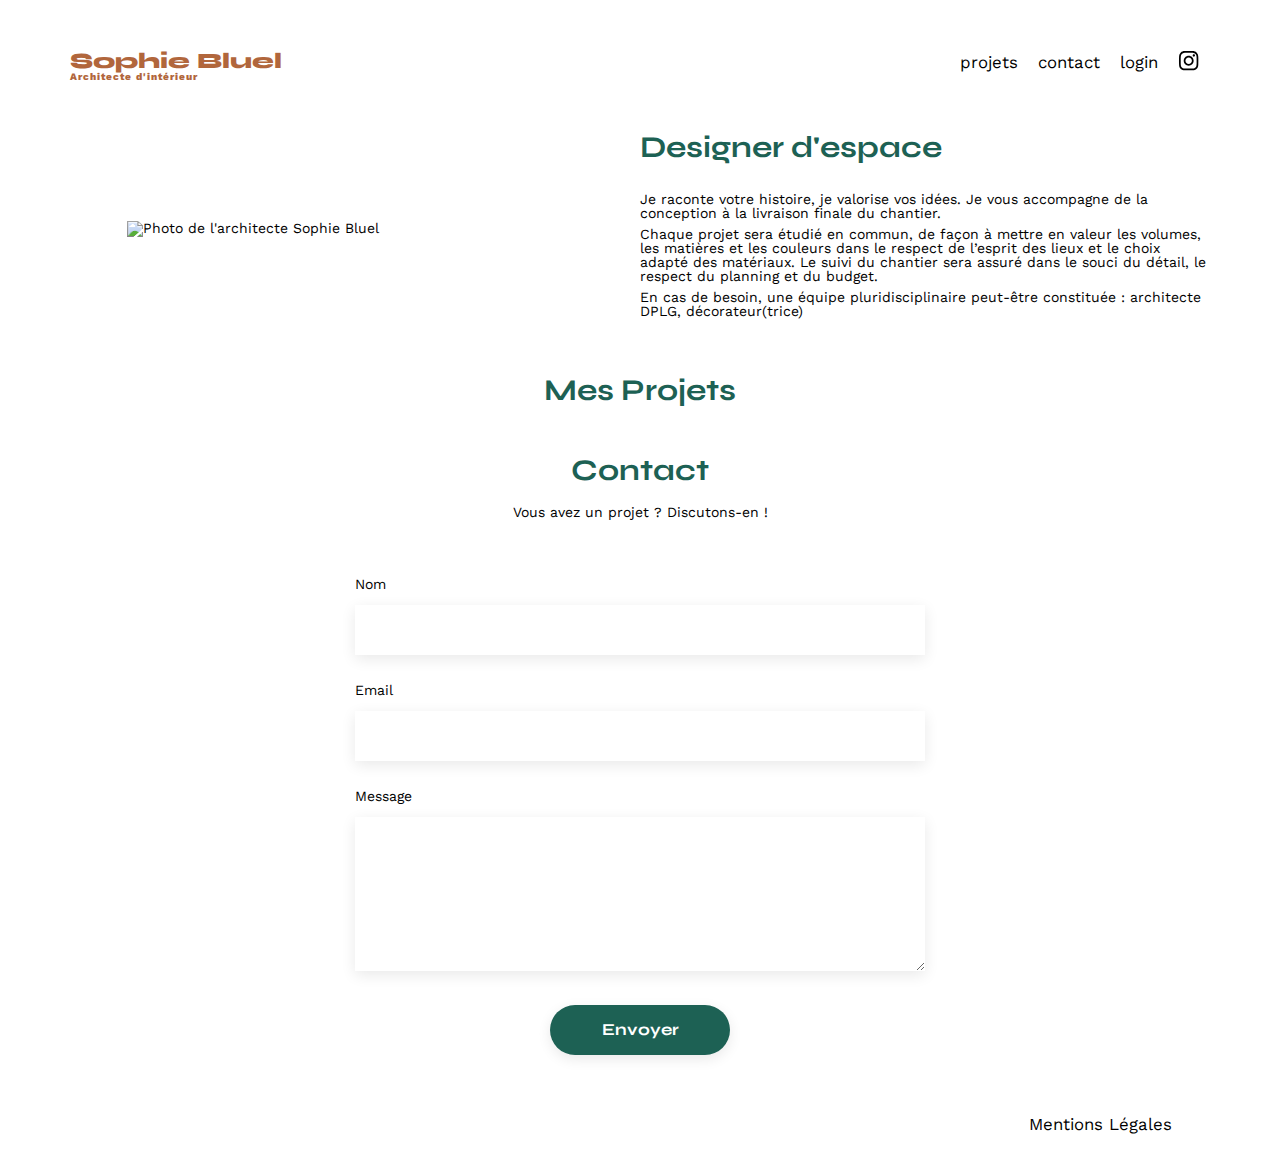
==== FrontEnd/index.html @ bdd2ea0d "refactorisation du HTML pour contenu dynamique et CSS" ====
<!DOCTYPE html>
<html lang="fr">
<head>
	<meta charset="UTF-8">
	<title>Sophie Bluel - Architecte d'intérieur</title>
	<meta name="viewport" content="width=device-width, initial-scale=1.0">
	<link rel="preconnect" href="https://fonts.googleapis.com">
	<link rel="preconnect" href="https://fonts.gstatic.com" crossorigin>
	<link href="https://fonts.googleapis.com/css2?family=Syne:wght@700;800&family=Work+Sans&display=swap" rel="stylesheet">
	<meta name="description" content="">
	<link rel="stylesheet" type="text/css" href="./assets/style.css">	
</head>
<body>
	<div class="main-wrapper">
		<header class="header-container">
			<h1>Sophie Bluel <span>Architecte d'intérieur</span></h1>
			<nav class="navbar">
				<ul>
					<li><a href="#projects">projets</a></li>
					<li><a href="#contact">contact</a></li>
					<li><a class="login" href="./login.html">login</a></li>
					<li>
						<a href="#">
							<svg role="img" aria-label="Instagram" focusable="false" width="22" height="22" viewBox="0 0 22 22" fill="none" xmlns="http://www.w3.org/2000/svg">
								<path d="M10.6772 5.71285C7.93168 5.71285 5.71717 7.92736 5.71717 10.6728C5.71717 13.4183 7.93168 15.6328 10.6772 15.6328C13.4226 15.6328 15.6371 13.4183 15.6371 10.6728C15.6371 7.92736 13.4226 5.71285 10.6772 5.71285ZM10.6772 13.8975C8.90296 13.8975 7.45252 12.4514 7.45252 10.6728C7.45252 8.89432 8.89864 7.4482 10.6772 7.4482C12.4557 7.4482 13.9018 8.89432 13.9018 10.6728C13.9018 12.4514 12.4514 13.8975 10.6772 13.8975ZM16.9969 5.50996C16.9969 6.15316 16.4789 6.66686 15.84 6.66686C15.1968 6.66686 14.6831 6.14885 14.6831 5.50996C14.6831 4.87108 15.2012 4.35306 15.84 4.35306C16.4789 4.35306 16.9969 4.87108 16.9969 5.50996ZM20.282 6.68413C20.2086 5.1344 19.8546 3.76166 18.7193 2.63067C17.5883 1.49967 16.2156 1.14569 14.6659 1.06799C13.0687 0.977337 8.28134 0.977337 6.68413 1.06799C5.13872 1.14137 3.76598 1.49535 2.63067 2.62635C1.49535 3.75735 1.14569 5.13009 1.06799 6.67981C0.977337 8.27702 0.977337 13.0643 1.06799 14.6616C1.14137 16.2113 1.49535 17.584 2.63067 18.715C3.76598 19.846 5.1344 20.2 6.68413 20.2777C8.28134 20.3683 13.0687 20.3683 14.6659 20.2777C16.2156 20.2043 17.5883 19.8503 18.7193 18.715C19.8503 17.584 20.2043 16.2113 20.282 14.6616C20.3727 13.0643 20.3727 8.28134 20.282 6.68413ZM18.2186 16.3753C17.8819 17.2214 17.23 17.8732 16.3796 18.2143C15.1062 18.7193 12.0844 18.6028 10.6772 18.6028C9.26989 18.6028 6.24382 18.715 4.97468 18.2143C4.12859 17.8776 3.47676 17.2257 3.13573 16.3753C2.63067 15.1019 2.74722 12.0801 2.74722 10.6728C2.74722 9.26557 2.63498 6.2395 3.13573 4.97037C3.47244 4.12427 4.12427 3.47244 4.97468 3.13141C6.24813 2.62635 9.26989 2.7429 10.6772 2.7429C12.0844 2.7429 15.1105 2.63067 16.3796 3.13141C17.2257 3.46812 17.8776 4.11996 18.2186 4.97037C18.7236 6.24382 18.6071 9.26557 18.6071 10.6728C18.6071 12.0801 18.7236 15.1062 18.2186 16.3753Z" fill="black"/>
							</svg>
						</a>
					</li>
				</ul>
			</nav>
		</header>
		<main class="main-container">
			<section id="introduction">
				<figure>
					<img src="./assets/images/sophie-bluel.png" alt="Photo de l'architecte Sophie Bluel">
				</figure>
				<article>
					<h2>Designer d'espace</h2>
					<p>Je raconte votre histoire, je valorise vos idées. Je vous accompagne de la conception à la livraison finale du chantier.</p>
					<p>Chaque projet sera étudié en commun, de façon à mettre en valeur les volumes, les matières et les couleurs dans le respect de l’esprit des lieux et le choix adapté des matériaux. Le suivi du chantier sera assuré dans le souci du détail, le respect du planning et du budget.</p>
					<p>En cas de besoin, une équipe pluridisciplinaire peut-être constituée : architecte DPLG, décorateur(trice)</p>
				</article>
			</section>

			<section id="portfolio" class="portfolio">

				<div class="portfolio-header">
					<h2 id="portfolio-header--title">Mes Projets</h2>
				</div>

				<div class="filters-container"></div>

				<div class="gallery-container"></div>

			</section>
			<section id="contact">
				<h2>Contact</h2> 
				<p>Vous avez un projet ? Discutons-en !</p>
				<form action="#" method="post">
					<label for="name">Nom</label>
					<input type="text" name="name" id="name">
					<label for="email">Email</label>
					<input type="email" name="email" id="email">
					<label for="message">Message</label>
					<textarea name="message" id="message" cols="30" rows="10"></textarea>
					<input type="submit" value="Envoyer">
				</form>
			</section>
		</main>

		<footer class="footer-container">
			<nav>
				<ul>
					<li><a href="#">Mentions Légales</a></li>
				</ul>
			</nav>
		</footer>
	</div><!--main-wrapper-->
</body>
</html>
---- FrontEnd/assets/style.css ----
@import './css-partials/root.css';
@import './css-partials/reset.css';

body {
	max-width: 1140px;
	margin:auto;
	font-family: 'Work Sans' ;
	font-size: 14px;
}
header {
	display: flex;
	justify-content: space-between;
	margin: 50px 0
}
section {
	margin: 50px 0
}

h1{
	display: flex;
	flex-direction: column;
	font-family: 'Syne';
	font-size: 22px;
	font-weight: 800;
	color: #B1663C
}

h1 > span {
	font-family: 'Work Sans';
	font-size:10px;
	letter-spacing: 0.1em;
;
}

h2{
	font-family: 'Syne';
	font-weight: 700;
	font-size: 30px;
	color: #1D6154
}
nav ul {
	display: flex;
	align-items: center;
	list-style-type: none;

}
nav li {
	padding: 0 10px;
	font-size: 1.2em;
}

li:hover {
	color: #B1663C;
}
#introduction {
	display: flex;
	align-items: center;
}
#introduction figure {
	flex: 1
}
#introduction img {
	display: block;
	margin: auto;
	width: 80%;
}

#introduction article {
	flex: 1
}
#introduction h2 {
	margin-bottom: 1em;
}

#introduction p {
	margin-bottom: 0.5em;
}
#portfolio h2 {
	text-align: center;
	margin-bottom: 1em;
}
.gallery {
	width: 100%;
	display: grid;
	grid-template-columns: 1fr 1fr 1fr;
	grid-column-gap: 20px;
	grid-row-gap: 20px;
}

.gallery img {
	width: 100%;

}
#contact {
	width: 50%;
margin: auto;
}
#contact > * {
	text-align: center;

}
#contact h2{
	margin-bottom: 20px;
}
#contact form {
	text-align: left;
	margin-top:30px;
	display: flex;
	flex-direction: column;
}

#contact input {
	height: 50px;
	font-size: 1.2em;
	border: none;
	box-shadow: 0px 4px 14px rgba(0, 0, 0, 0.09);
}
#contact label {
	margin: 2em 0 1em 0;
}
#contact textarea {
	border: none;
	box-shadow: 0px 4px 14px rgba(0, 0, 0, 0.09);
}

input[type="submit"]{
	font-family: 'Syne';
	font-weight: 700;
	color: white;
	background-color: #1D6154;
	margin : 2em auto ;
	width: 180px;
	text-align: center;
	border-radius: 60px ;
}

footer nav ul {
	display: flex;
	justify-content: flex-end;
	margin: 2em
}
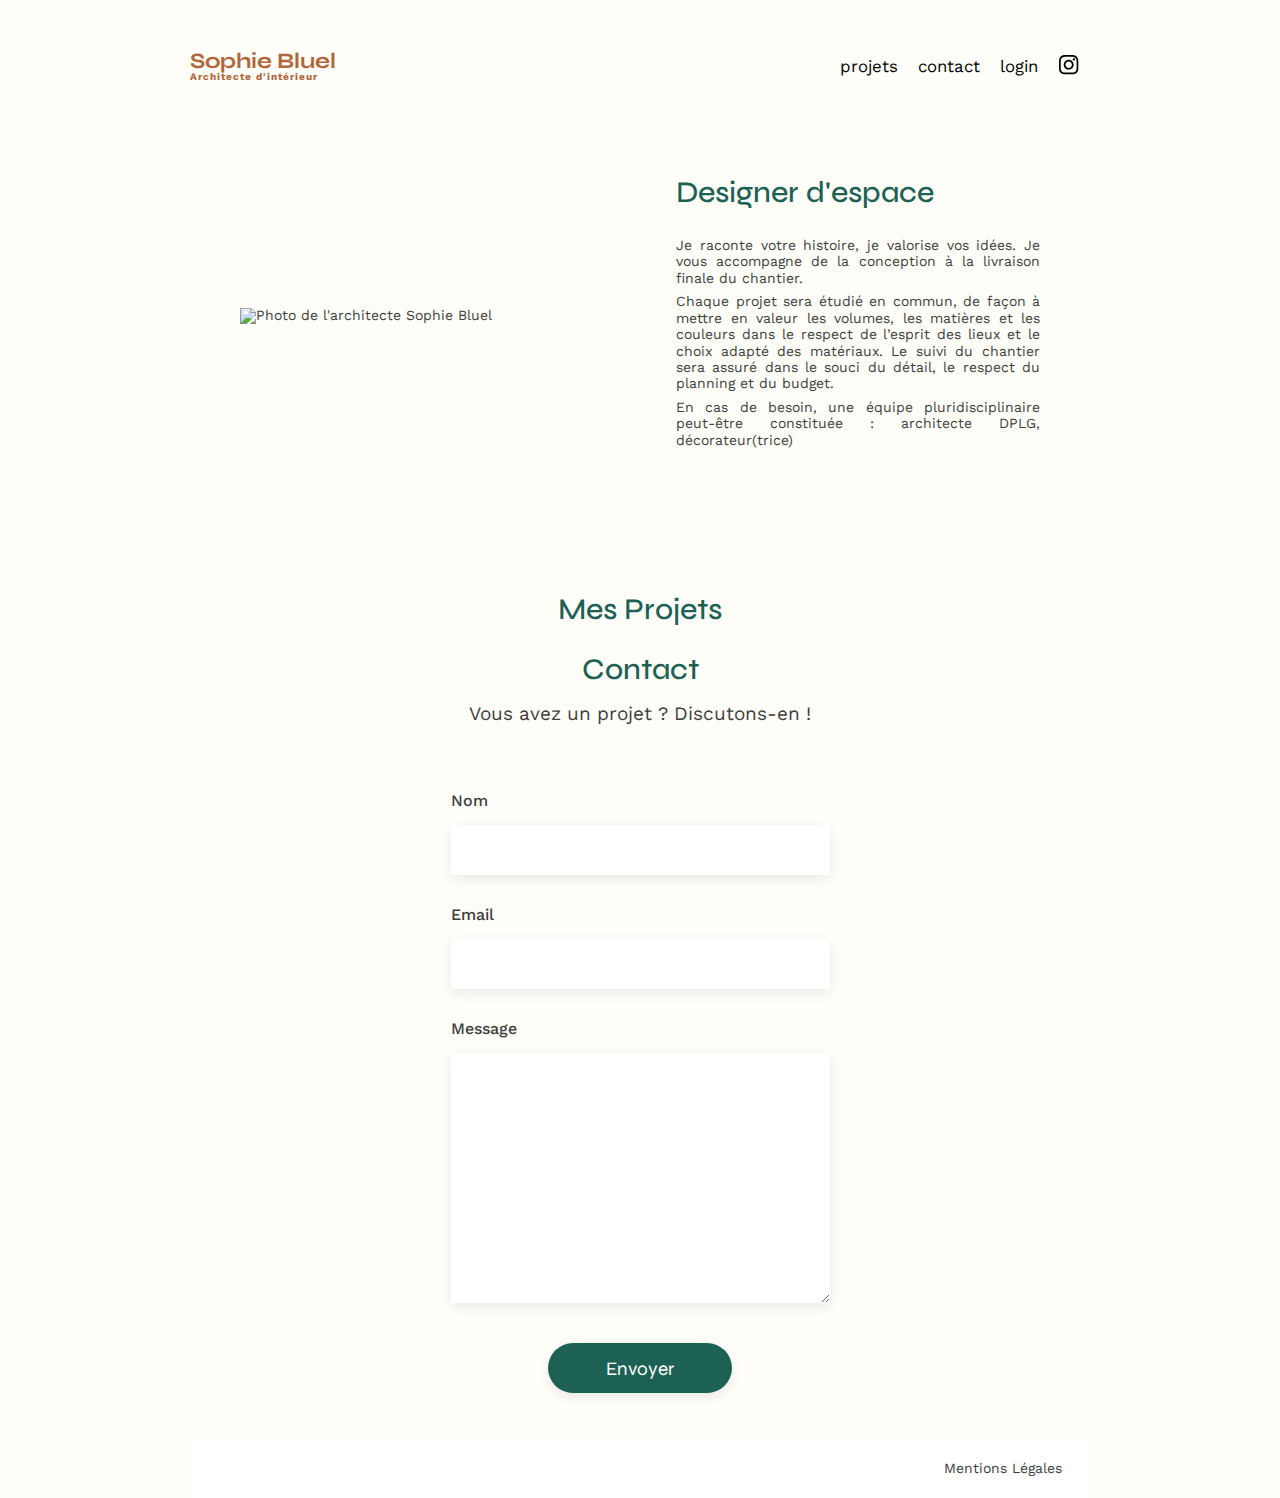
==== commit e8c0fb60: "Ajout du repertoire js et du fichier main.js" ====
--- a/FrontEnd/index.html
+++ b/FrontEnd/index.html
@@ -76,5 +76,6 @@
 			</nav>
 		</footer>
 	</div><!--main-wrapper-->
+	<script type="module" src="./assets/js/main.js"></script>
 </body>
 </html>
--- a/FrontEnd/assets/style.css
+++ b/FrontEnd/assets/style.css
@@ -2,79 +2,136 @@
 @import './css-partials/reset.css';
 
 body {
+	width: 100%;
+	display: flex;
+	flex-direction: column;
+	align-items: center;
+	color: var(--app-primary-font-clr);
+	font-family: var(--app-primary-font);
+	font-size: var(--app-font-size-3);
+	background-color: var(--app-body-bkg-clr);
+	/* background-color: blue; */
+}
+.main-wrapper {
+	width: 100%;
 	max-width: 1140px;
-	margin:auto;
-	font-family: 'Work Sans' ;
-	font-size: 14px;
-}
-header {
+	display: flex;
+    flex-direction: column;
+    align-items: center;
+	padding: 50px 120px 0px 120px;
+	/* background-color: grey; */
+}
+
+.main-wrapper-edition-mode {
+	position: absolute;
+	top: 59px;
+}
+
+.header-container {
+	width: 100%;
 	display: flex;
 	justify-content: space-between;
-	margin: 50px 0
-}
+	margin-bottom: 95px;
+	/* background-color: orange; */
+}
+
+.main-container {
+	padding-inline: 50px; 
+	/* background-color: olive; */
+}
+
 section {
-	margin: 50px 0
+	width: 100%;
 }
 
 h1{
 	display: flex;
 	flex-direction: column;
-	font-family: 'Syne';
-	font-size: 22px;
-	font-weight: 800;
-	color: #B1663C
+	font-family: var(--app-secondary-font);
+	font-size: var(--app-font-size-6);
+	font-weight: var(--app-font-weight-3);
+	color: var(--app-theme-primary-clr);
 }
 
 h1 > span {
-	font-family: 'Work Sans';
-	font-size:10px;
+	font-family: var(--app-primary-font);
+	font-size: var(--app-font-size-1);
 	letter-spacing: 0.1em;
-;
 }
 
 h2{
-	font-family: 'Syne';
-	font-weight: 700;
-	font-size: 30px;
-	color: #1D6154
-}
-nav ul {
+	font-family: var(--app-secondary-font);
+	font-weight: var(--app-font-weight-2);
+	font-size: var(--app-font-size-7);
+	color: var(--app-theme-secondary-clr);
+
+}
+/* ____________________________________________ */
+/* NAVBAR */
+.navbar {
+	display: flex;
+}
+
+.navbar ul {
 	display: flex;
 	align-items: center;
 	list-style-type: none;
-
-}
-nav li {
+}
+
+.navbar li {
 	padding: 0 10px;
 	font-size: 1.2em;
-}
-
-li:hover {
-	color: #B1663C;
-}
+	color: var(--app-dark-font-clr);
+}
+
+.navbar a:hover, .footer-container a:hover {
+	color: var(--app-theme-primary-clr);
+	cursor: pointer;
+}
+.navbar svg:hover {
+	stroke: var(--app-theme-primary-clr);
+}
+/* ____________________________________________ */
+/* SECTION INTRODUCTION */
 #introduction {
 	display: flex;
 	align-items: center;
+	gap: 72px;
+	margin-bottom: 139px;
+	/* background-color: tan; */
 }
 #introduction figure {
-	flex: 1
+	flex: 1;
 }
 #introduction img {
-	display: block;
 	margin: auto;
-	width: 80%;
+	height: 320px;
+	width: 400px;
+	object-fit: cover;
 }
 
 #introduction article {
-	flex: 1
-}
+	flex: 1;
+}
+
 #introduction h2 {
 	margin-bottom: 1em;
 }
 
 #introduction p {
+	text-align: justify;
+	text-justify: inter-word;
+	line-height: 16.42px;
 	margin-bottom: 0.5em;
 }
+/* ____________________________________________ */
+/* SECTION PORTFOLIO 
+-> portfolio-title-bar
+-> filters-container
+-> gallery-container
+-> modal-container
+*/
+
 #portfolio h2 {
 	text-align: center;
 	margin-bottom: 1em;
@@ -91,52 +148,114 @@
 	width: 100%;
 
 }
-#contact {
-	width: 50%;
-margin: auto;
-}
+/* ____________________________________________ */
+/* SECTION CONTACT (FORM) AND LOGIN FORM */
+
+#contact, .login-container {
+	width: 379px;
+	margin: auto;
+}
+
 #contact > * {
 	text-align: center;
-
-}
-#contact h2{
+}
+
+#contact h2 {
 	margin-bottom: 20px;
 }
+
+#contact p {
+	font-size: var(--app-font-size-5);
+	color: var(--app-primary-font-clr);
+	font-weight: var(--app-font-weight-1);
+	margin-bottom: 38px;
+}
+
 #contact form {
 	text-align: left;
-	margin-top:30px;
+	font-size: var(--app-font-size-4);
 	display: flex;
 	flex-direction: column;
 }
 
-#contact input {
+#contact input, .login-form input {
 	height: 50px;
-	font-size: 1.2em;
+	font-family: var(--app-primary-font);
+	font-size: var(--app-font-size-5);
+	padding-left: 13px;
 	border: none;
 	box-shadow: 0px 4px 14px rgba(0, 0, 0, 0.09);
-}
-#contact label {
+	
+}
+
+#contact label, .login-form label {
+	height: 16px;
 	margin: 2em 0 1em 0;
-}
+	font-size: var(--app-font-size-4);
+	font-weight: var(--app-font-weight-2);
+}
+
 #contact textarea {
+	font-family: var(--app-primary-font);
+	font-size: var(--app-font-size-5);
+	padding: 10px 13px;
 	border: none;
 	box-shadow: 0px 4px 14px rgba(0, 0, 0, 0.09);
-}
-
-input[type="submit"]{
-	font-family: 'Syne';
-	font-weight: 700;
-	color: white;
-	background-color: #1D6154;
-	margin : 2em auto ;
-	width: 180px;
-	text-align: center;
+	
+}
+
+#contact input[type="submit"], .login-form input[type="submit"] {
+	font-family: var(--app-secondary-font);
+	font-weight: var(--app-font-weight-1);
+	color: var(--app-secondery-font-clr);
+	text-align: center;
+	margin-inline: auto;
+	margin-top: 40px;
+	padding: 10px 58px;
 	border-radius: 60px ;
-}
-
-footer nav ul {
+	background-color: var(--app-theme-secondary-clr);
+}
+
+#contact input[type="submit"]:hover, .login-form input[type="submit"]:hover {
+	background-color: var(--app-btn-hover-clr);
+	cursor: pointer;
+}
+
+
+
+
+/* ____________________________________________ */
+/* FOOTER */
+.footer-container {
+	width: 100%;
+	height: 60px;
 	display: flex;
 	justify-content: flex-end;
-	margin: 2em
-}
-
+	align-items: center;
+	padding-right: 2em;
+	margin-top: 45px;
+	background-color: var(--app-secondery-font-clr);
+}
+
+.footer-container.login-position {
+	position: fixed;
+    bottom: 0;
+	padding-right: 107px;
+    width: 100%;
+}
+
+.forget-pwd-link {
+	margin-top: 37px;
+	text-align: center;
+	text-decoration: underline;
+	line-height: 16px;
+	font-size: var(--app-font-size-3);
+	font-weight: var(--app-font-weight-2);
+
+}
+
+.forget-pwd-link:hover {
+	color: var(--app-theme-primary-clr);
+	cursor: pointer;
+}
+
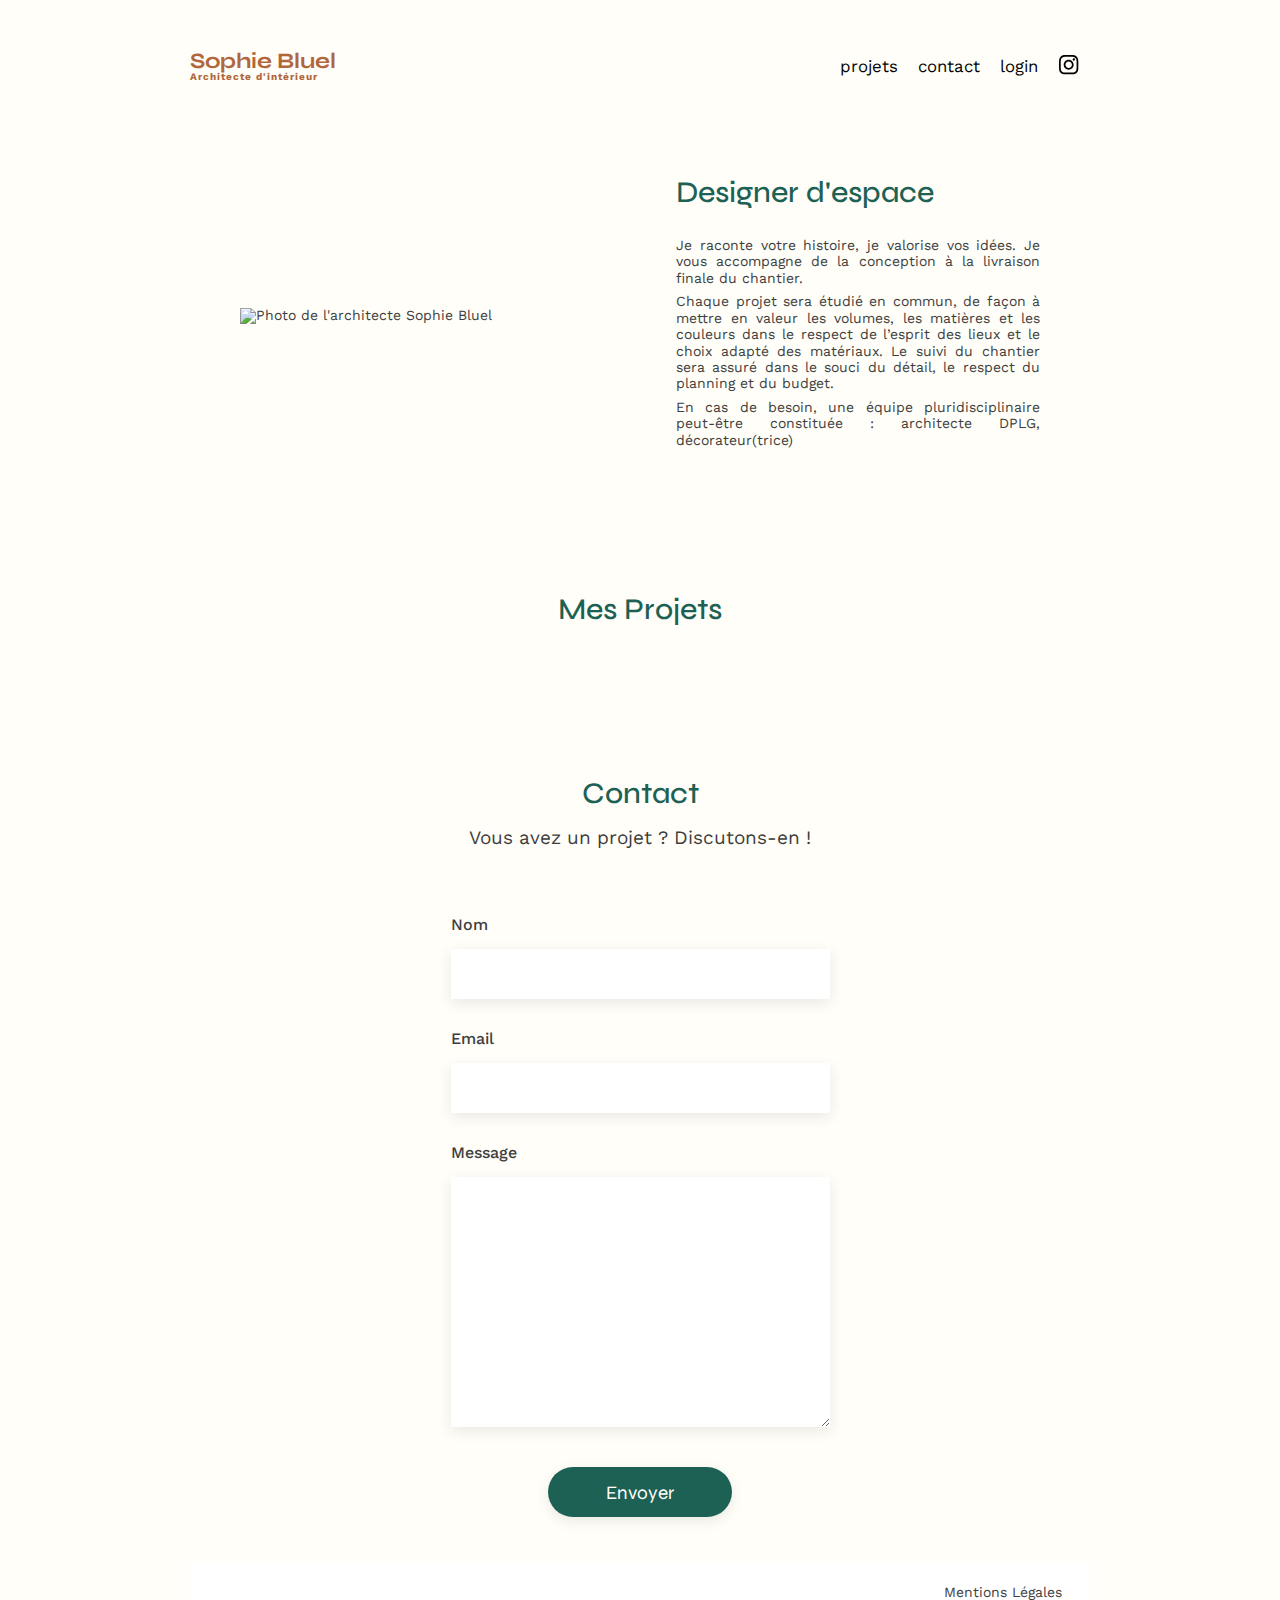
==== commit 5a845432: "Ajout du fichier edition.js" ====
--- a/FrontEnd/index.html
+++ b/FrontEnd/index.html
@@ -77,5 +77,6 @@
 		</footer>
 	</div><!--main-wrapper-->
 	<script type="module" src="./assets/js/main.js"></script>
+	<script type="module" src="./assets/js/edition.js"></script>
 </body>
 </html>
--- a/FrontEnd/assets/style.css
+++ b/FrontEnd/assets/style.css
@@ -64,7 +64,6 @@
 	font-weight: var(--app-font-weight-2);
 	font-size: var(--app-font-size-7);
 	color: var(--app-theme-secondary-clr);
-
 }
 /* ____________________________________________ */
 /* NAVBAR */
@@ -88,6 +87,7 @@
 	color: var(--app-theme-primary-clr);
 	cursor: pointer;
 }
+
 .navbar svg:hover {
 	stroke: var(--app-theme-primary-clr);
 }
@@ -100,9 +100,11 @@
 	margin-bottom: 139px;
 	/* background-color: tan; */
 }
+
 #introduction figure {
 	flex: 1;
 }
+
 #introduction img {
 	margin: auto;
 	height: 320px;
@@ -136,17 +138,66 @@
 	text-align: center;
 	margin-bottom: 1em;
 }
-.gallery {
+/* ----------------------------------- */
+.filters-container {
+	width: 100%;
+	margin-bottom: 45px;
+	display: flex;
+	justify-content: center;
+	gap: 10px;
+}
+
+.btn-filter {
+	height: 37px;
+	min-width: 100px;
+	padding: 2px 11px 2px 11px;
+	text-align: center;
+	font-family: var(--app-secondary-font);
+	font-size: var(--app-font-size-4);
+	line-height: 19.2px;
+	font-weight: var(--app-font-weight-3);
+	color: var(--app-theme-secondary-clr);
+	border-radius: 60px;
+	border: 1px solid var(--app-theme-secondary-clr);
+}
+
+.btn-filter-activated {
+	color: var(--app-secondery-font-clr);
+	background-color: var(--app-theme-secondary-clr);
+}
+
+.btn-filter:hover {
+	cursor: pointer;
+	color: var(--app-secondery-font-clr);
+	border-color: var(--app-btn-hover-clr);
+	background-color: var(--app-btn-hover-clr);
+}
+/* ----------------------------------- */
+.gallery-container {
 	width: 100%;
 	display: grid;
 	grid-template-columns: 1fr 1fr 1fr;
-	grid-column-gap: 20px;
-	grid-row-gap: 20px;
-}
-
-.gallery img {
-	width: 100%;
-
+	gap: 20px;
+	margin-bottom: 79px;
+}
+
+.gallery-container figure {
+	max-width: 310px;
+}
+
+.gallery-container img {
+	width: 100%;
+	object-fit: cover;
+}
+ 
+.gallery-container figcaption {
+	height: 15px;
+	margin-top: 11px;
+	font-family: var(--app-primary-font);
+	font-size: var(--app-font-size-2);
+	font-style: normal;
+	font-weight: var(--app-font-weight-1);
+	line-height: normal; 
 }
 /* ____________________________________________ */
 /* SECTION CONTACT (FORM) AND LOGIN FORM */
@@ -220,10 +271,42 @@
 	background-color: var(--app-btn-hover-clr);
 	cursor: pointer;
 }
-
-
-
-
+/* ____________________________________________ */
+/* LOGIN FORM (SPECIFICITIES) */
+
+.main-container.login-display {
+	height: 100vh;
+}
+
+.login-container {
+	height: 100%;
+	display: flex;
+	flex-direction: column;
+	align-items: center;
+	gap: 15px;
+	/* background-color: grey; */
+}
+
+.login-form {
+	width: 379px;
+	display: flex;
+	flex-direction: column;
+}
+
+.error-container {
+	height: 25px;
+	width: 100%;
+	margin-top: 12px;
+	padding: 5px 5px;
+	text-align: center;
+	/* background-color: grey; */
+}
+
+.error-message {
+	color: darkred;
+	font-size: var(--app-font-size-4);
+	font-weight: var(--app-font-weight-5);
+}
 /* ____________________________________________ */
 /* FOOTER */
 .footer-container {
@@ -258,4 +341,9 @@
 	color: var(--app-theme-primary-clr);
 	cursor: pointer;
 }
-
+/* ____________________________________________ */
+/* UTILITIES */
+
+.toggle-display {
+	display: none;
+}
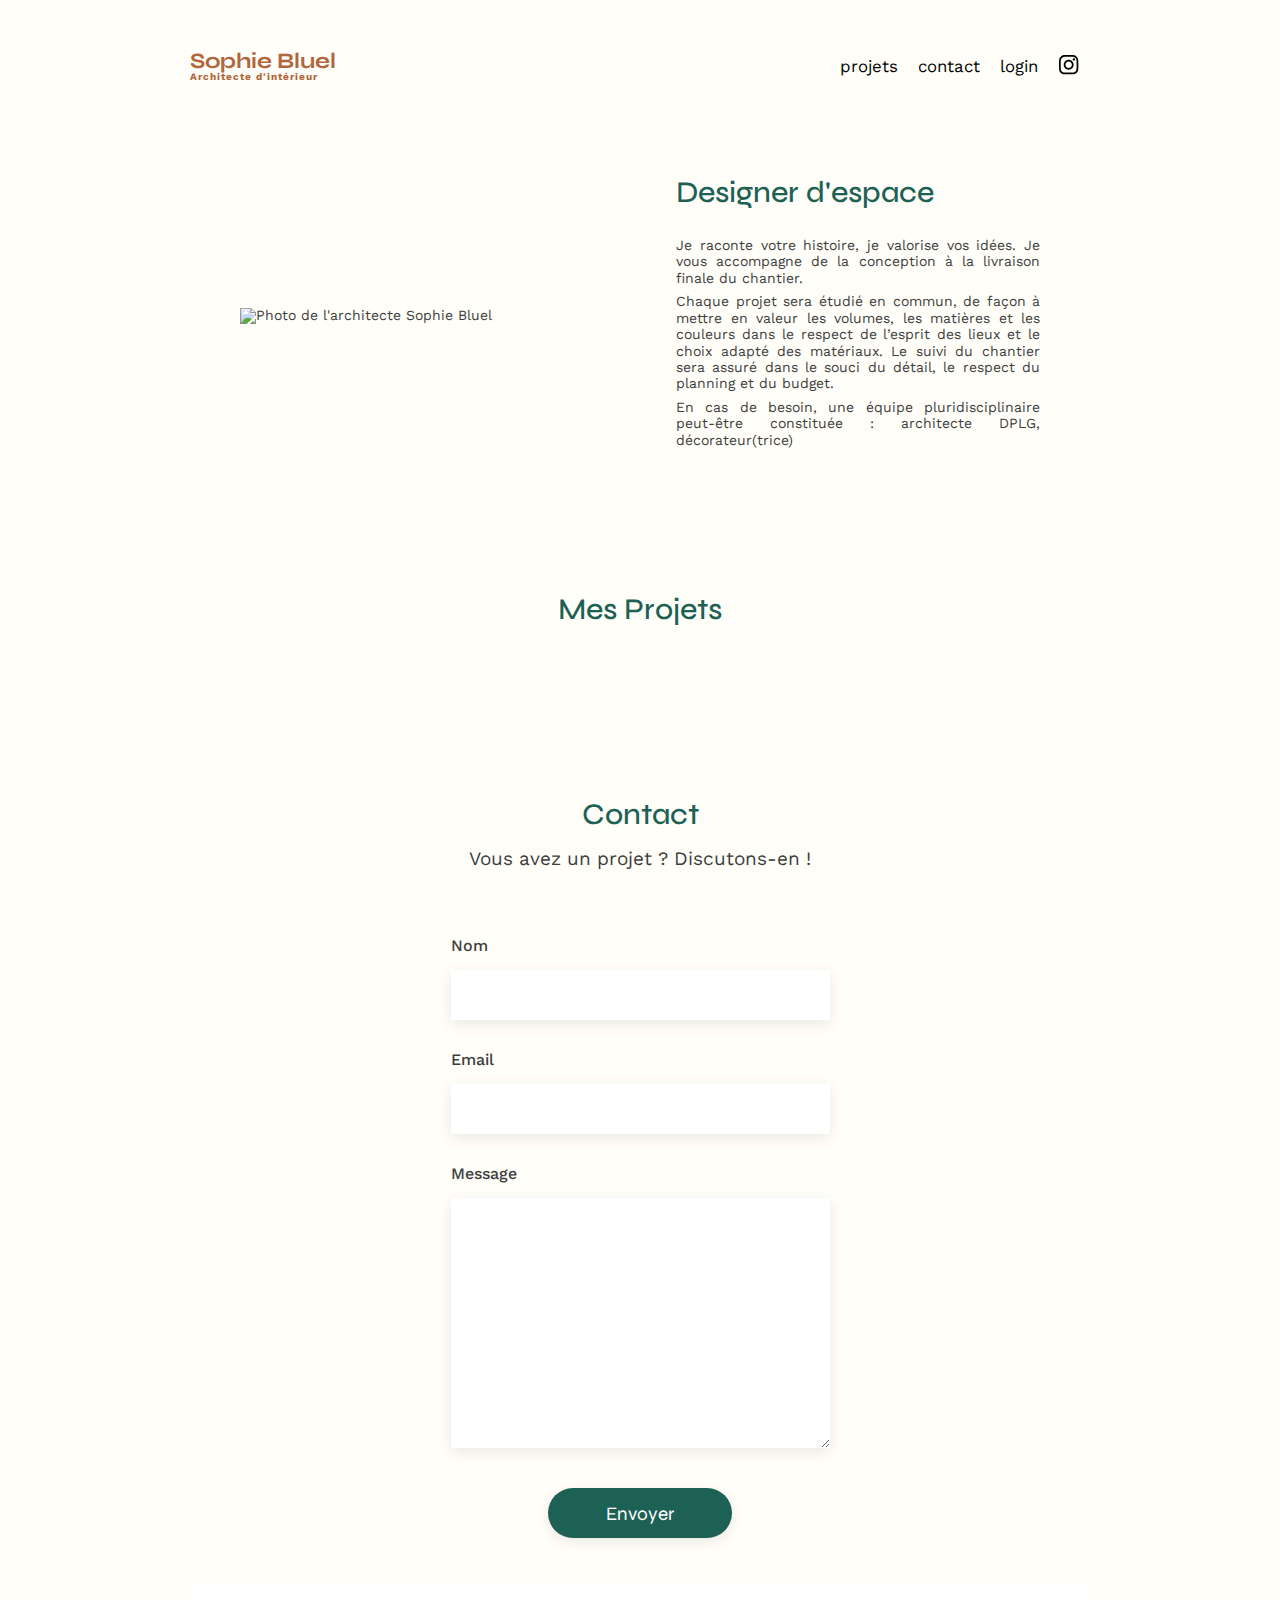
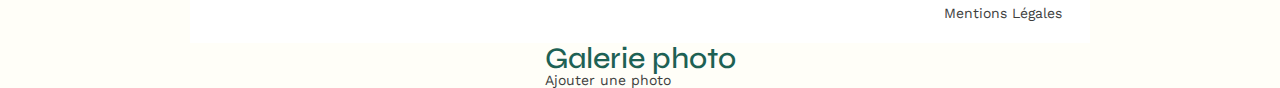
==== commit 7b2b49c7: "Ajout de la modal en HTML dans index.html" ====
--- a/FrontEnd/index.html
+++ b/FrontEnd/index.html
@@ -13,7 +13,7 @@
 <body>
 	<div class="main-wrapper">
 		<header class="header-container">
-			<h1>Sophie Bluel <span>Architecte d'intérieur</span></h1>
+			<h1>Sophie Bluel<span>Architecte d'intérieur</span></h1>
 			<nav class="navbar">
 				<ul>
 					<li><a href="#projects">projets</a></li>
@@ -75,8 +75,26 @@
 				</ul>
 			</nav>
 		</footer>
+
+		<!-- The Modal -->
+		<aside id="modale-container" class="modal">
+			<!-- Modal content -->
+			<div class="modal-content">
+			<div id="modale-close-btn">
+				<i id="close-modale" class="fa-solid fa-xmark fa-lg"></i>
+			</div>
+			<div class="close-modale-container">
+				<h2 class="modale-title">Galerie photo</h2>
+				<div class="gallery-modale"></div>
+				<div class="separator"></div>
+				<button class="add-photo-btn">Ajouter une photo</button>
+			</div>
+			</div>
+		</aside>
+
 	</div><!--main-wrapper-->
 	<script type="module" src="./assets/js/main.js"></script>
 	<script type="module" src="./assets/js/edition.js"></script>
+	<link rel="stylesheet" href="https://cdnjs.cloudflare.com/ajax/libs/font-awesome/6.5.1/css/all.min.css" integrity="sha512-DTOQO9RWCH3ppGqcWaEA1BIZOC6xxalwEsw9c2QQeAIftl+Vegovlnee1c9QX4TctnWMn13TZye+giMm8e2LwA==" crossorigin="anonymous" referrerpolicy="no-referrer"/>
 </body>
 </html>
--- a/FrontEnd/assets/style.css
+++ b/FrontEnd/assets/style.css
@@ -65,6 +65,34 @@
 	font-size: var(--app-font-size-7);
 	color: var(--app-theme-secondary-clr);
 }
+/* ____________________________________________ */
+/* EDITION BAR */
+
+div.edition-bar {
+	z-index: 1000;
+	height: 59px;
+	width: 100%;
+	max-width: 1440px;
+	position: fixed;
+	top: 0;
+	display: flex;
+	justify-content: center;
+	align-items: center;
+	font-family: var(--app-primary-font);
+	font-weight: var(--app-font-weight-1);
+	font-size: var(--app-font-size-4);
+	color: var(--app-secondery-font-clr);
+	background-color: var(--app-dark-font-clr);
+}
+
+.edition-bar span {
+	margin-left: 11.5px;
+}
+
+.edition-bar i {
+	height: 15.5px;
+	width: 15.5px;
+} 
 /* ____________________________________________ */
 /* NAVBAR */
 .navbar {
@@ -134,9 +162,37 @@
 -> modal-container
 */
 
-#portfolio h2 {
-	text-align: center;
-	margin-bottom: 1em;
+.portfolio-header {
+	margin-bottom: 51px;
+	display: flex;
+	justify-content: center;
+	align-items: center;
+}
+
+.title-edition-mode {
+	padding-left: 285px;
+	padding-right: 0;
+	margin-right: 0;
+} 
+
+.editor-button {
+	height: 100%;
+	margin-left: 31px;
+	margin-right: 160px;
+	font-family: var(--app-primary-font);
+	font-weight: var(--app-font-weight-1);
+	font-size: var(--app-font-size-3);
+	color: var(--app-dark-font-clr);
+	cursor: pointer;
+	/* background-color: orange; */
+}
+
+.editor-button:hover {
+	color: var(--app-theme-primary-clr);
+}
+
+.portfolio-edition-bar .editor-button {
+	margin-left: 5px;
 }
 /* ----------------------------------- */
 .filters-container {
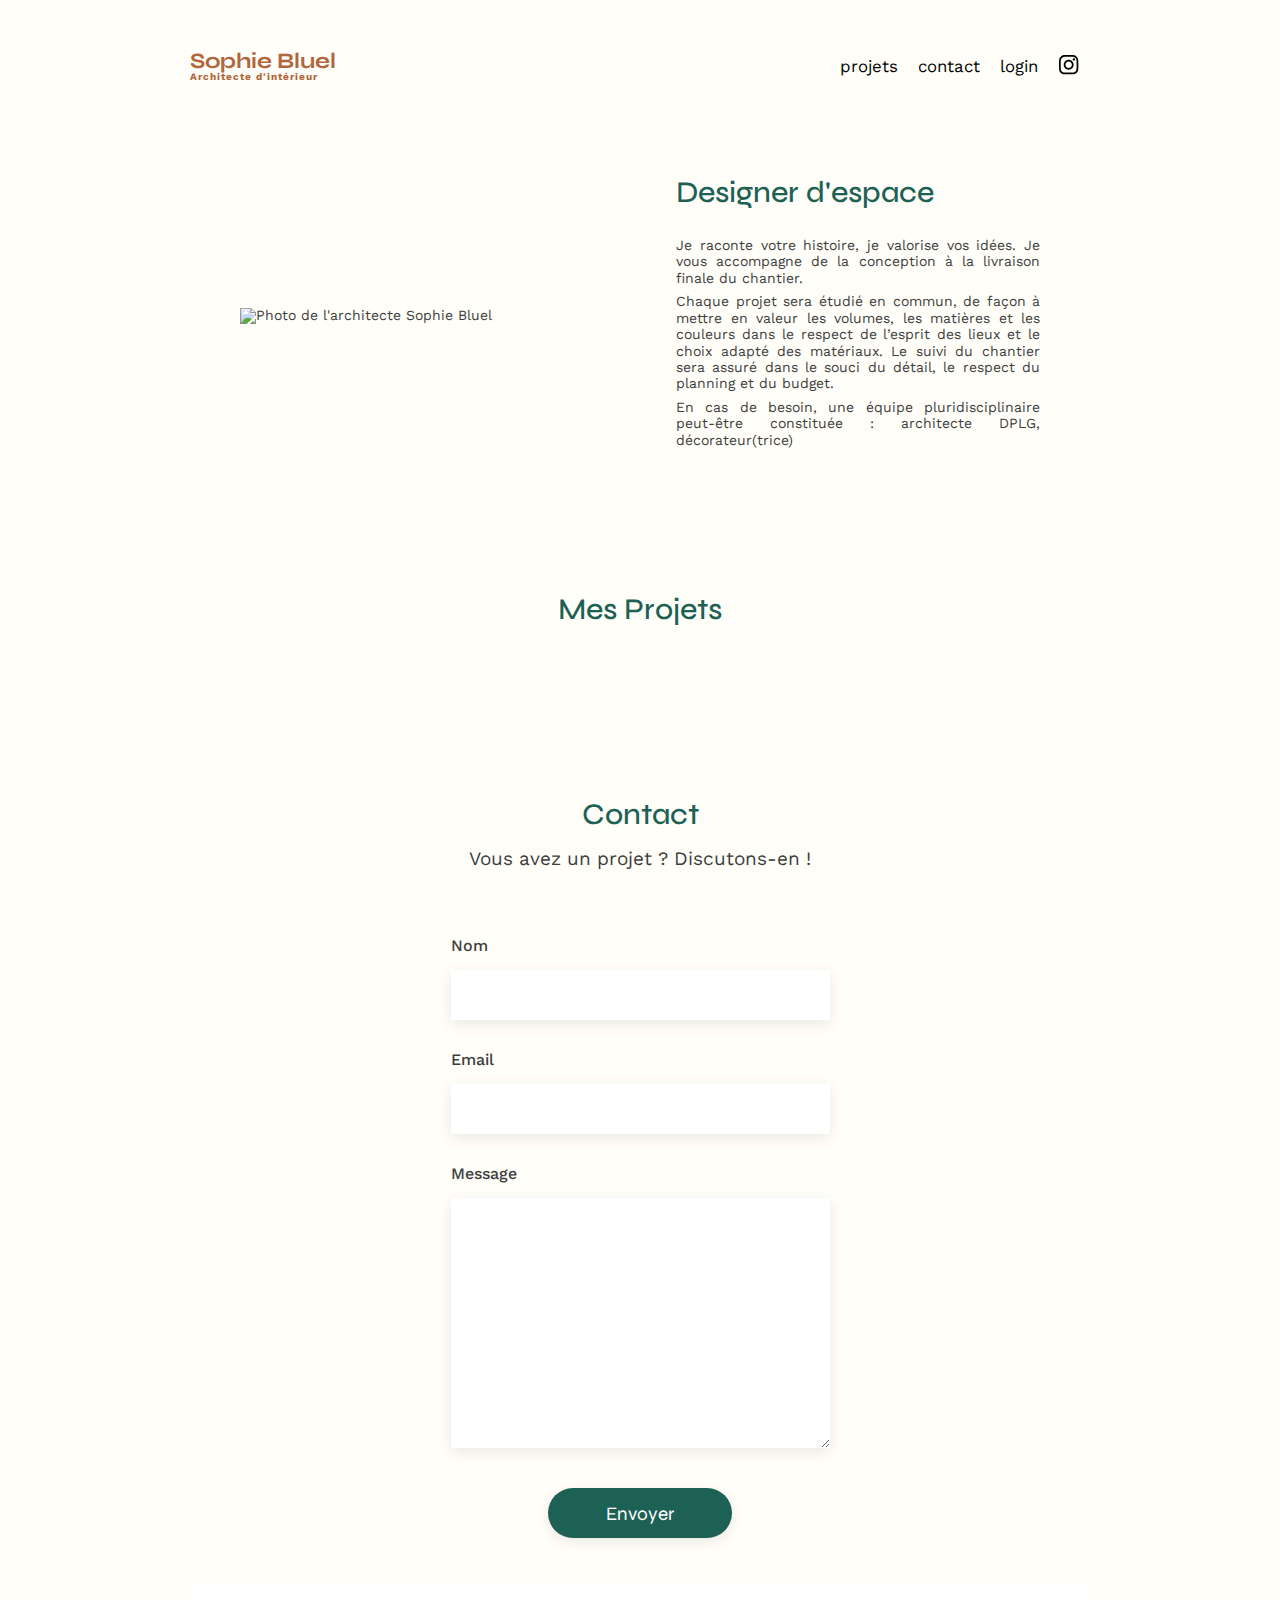
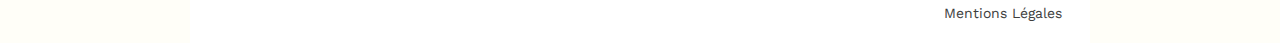
==== commit bdbdfbac: "Edition - Affichage gallerie et deleteButton id OK" ====
--- a/FrontEnd/index.html
+++ b/FrontEnd/index.html
@@ -76,16 +76,14 @@
 			</nav>
 		</footer>
 
-		<!-- The Modal -->
 		<aside id="modale-container" class="modal">
-			<!-- Modal content -->
 			<div class="modal-content">
 			<div id="modale-close-btn">
 				<i id="close-modale" class="fa-solid fa-xmark fa-lg"></i>
 			</div>
 			<div class="close-modale-container">
 				<h2 class="modale-title">Galerie photo</h2>
-				<div class="gallery-modale"></div>
+				<div class="modale-gallery"></div>
 				<div class="separator"></div>
 				<button class="add-photo-btn">Ajouter une photo</button>
 			</div>
--- a/FrontEnd/assets/style.css
+++ b/FrontEnd/assets/style.css
@@ -193,6 +193,114 @@
 
 .portfolio-edition-bar .editor-button {
 	margin-left: 5px;
+}
+/* ----------------------------------- */
+/* MODAL (background) */
+.modal {
+	display: none;
+	position: fixed; 
+	min-width: 100%;
+	height: 100vh; 
+	justify-content: center;
+	align-items: center;
+	top: 50%;
+	left: 50%;
+	height: 100vh;
+	z-index: 1000;
+	left: 50%;
+	top: 50%;
+	transform: translate(-50%, -50%);
+	background-color: rgba(0, 0, 0, 0.3);
+  }
+
+#modale-close-btn {
+	display: flex;
+	justify-content: flex-end;
+	align-items: center;
+	cursor: pointer;
+}
+/*------------*/
+/* MODAL Content */
+.modal-content {
+	min-width: 570px;
+	max-width: 630px;
+	background-color: var(--app-modal-bkg-clr);
+	border-radius: 10px;
+	padding: 26px 30px 45px 30px;
+	/* background-color: tomato; */
+}
+/*------------*/
+.close-modale-container {
+	display: flex;
+	flex-direction: column;
+	justify-content: center;
+	align-items: center;
+}
+/*------------*/
+.modale-title {
+	font-family: var(--app-primary-font);
+	color: var(--app-dark-font-clr);
+	font-size: var(--app-modal-font-size-title);
+	font-weight: var(--app-font-weight-1);
+	margin-top: 30px;
+	margin-bottom: 46px;
+}
+
+.separator {
+	width: 100%;
+	max-width: 426px;
+	height: 1px;
+	margin: 47px 0 38px 0;
+	background-color: var(--app-modal-separator-bkg-clr);
+}
+.add-photo-btn {
+	width: 237px;
+	display: flex;
+	justify-content: center;
+	align-items: center;
+	font-size: var(--app-font-size-3);
+	font-weight: var(--app-font-weight-3);
+	color: var(--app-secondery-font-clr);
+	border: none;
+	border-radius: 60px;
+	padding: 10px 0;
+	background-color: var(--app-theme-secondary-clr);
+	cursor: pointer;
+}
+.modale-gallery {
+	display: grid;
+	grid-template-columns: 1fr 1fr 1fr 1fr 1fr;
+	grid-template-rows: 1fr 1fr 1fr;
+	column-gap: 9px;
+	row-gap: 30px;
+	margin-bottom: 20px;
+	/* background-color: olive; */
+}
+.modale-gallery-elements-container {
+	position: relative;
+	display: flex;
+	justify-content: center;
+	align-items: center;
+}
+.modale-gallery-img {
+	width: 100%;
+	max-width: 78px;
+}
+.modale-gallery-delete-button {
+	position: absolute;
+	display: flex;
+	justify-content: center;
+	padding-top: 2px;
+	align-items: center;
+	color: white;
+	background-color: black;
+	border-radius: 3px;
+	top: 6px;
+	right: 6px;
+	width: 17px;
+	height: 17px;
+	z-index: 1;
+	cursor: pointer;
 }
 /* ----------------------------------- */
 .filters-container {
